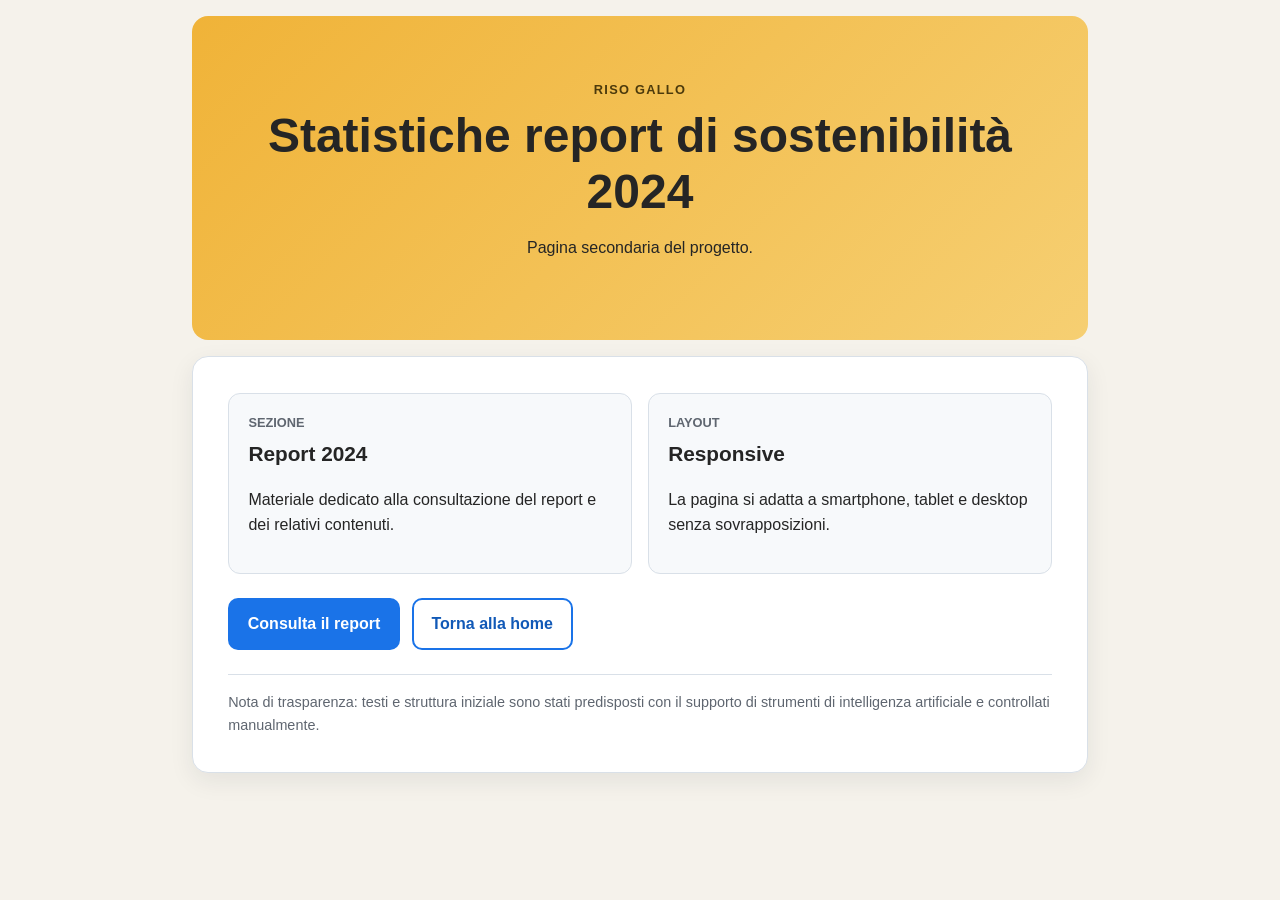
==== p2.html @ bba007a8 "Add files via upload" ====
<!DOCTYPE html>
<html lang="it">
<head>
    <meta charset="UTF-8">
    <meta name="viewport" content="width=device-width, initial-scale=1.0">
    <meta name="description" content="Statistiche e materiali del report di sostenibilità 2024.">
    <meta name="generator" content="Progetto didattico realizzato con supporto di strumenti di IA e verificato manualmente.">
    <title>Statistiche — Report di sostenibilità 2024</title>
    <link rel="stylesheet" href="p2.css">
</head>
<body>
    <main class="stats-page">
        <header class="stats-header">
            <p class="eyebrow">Riso Gallo</p>
            <h1>Statistiche report di sostenibilità 2024</h1>
            <p>Pagina secondaria del progetto.</p>
        </header>

        <section class="stats-card">
            <div class="stats-grid">
                <article>
                    <span class="stats-label">Sezione</span>
                    <strong>Report 2024</strong>
                    <p>Materiale dedicato alla consultazione del report e dei relativi contenuti.</p>
                </article>
                <article>
                    <span class="stats-label">Layout</span>
                    <strong>Responsive</strong>
                    <p>La pagina si adatta a smartphone, tablet e desktop senza sovrapposizioni.</p>
                </article>
            </div>

            <div class="actions">
                <a class="button button--primary"
                   href="https://www.risogallo.it/ilrisochesostiene/documenti-e-certificazioni/"
                   target="_blank" rel="noopener noreferrer">
                    Consulta il report
                </a>
                <a class="button button--secondary" href="index.html">
                    Torna alla home
                </a>
            </div>

            <p class="transparency-note">Nota di trasparenza: testi e struttura iniziale sono stati predisposti con il supporto di strumenti di intelligenza artificiale e controllati manualmente.</p>
        </section>
    </main>
</body>
</html>
---- p2.css ----
/* RISO GALLO - p2.css
 * Pagina secondaria con layout Grid e Flexbox responsive.
 */

*,
*::before,
*::after {
    box-sizing: border-box;
}

:root {
    --bg: #f5f2eb;
    --surface: #ffffff;
    --surface-soft: #f7f9fb;
    --text: #252525;
    --muted: #5f6670;
    --accent: #1a73e8;
    --accent-dark: #1159b7;
    --gold: #f0b338;
    --border: #d9e0e8;
    --shadow: 0 8px 24px rgba(20, 35, 50, 0.08);
}

html {
    scroll-behavior: smooth;
}

body {
    min-width: 20rem;
    margin: 0;
    padding: 1rem;
    background: var(--bg);
    color: var(--text);
    font-family: Arial, Helvetica, sans-serif;
    line-height: 1.6;
}

a:focus-visible {
    outline: 3px solid #f3a712;
    outline-offset: 3px;
}

.stats-page {
    display: grid;
    gap: 1rem;
    width: min(100%, 56rem);
    margin: 0 auto;
}

.stats-header {
    padding: clamp(2rem, 6vw, 4rem);
    border-radius: 1rem;
    background: linear-gradient(135deg, var(--gold), #f6cf72);
    text-align: center;
}

.stats-header h1 {
    margin: 0;
    font-size: clamp(1.8rem, 5vw, 3rem);
    line-height: 1.15;
}

.eyebrow {
    margin: 0 0 0.5rem;
    color: #4c3a0c;
    font-size: 0.8rem;
    font-weight: 800;
    letter-spacing: 0.1em;
    text-transform: uppercase;
}

.stats-card {
    padding: clamp(1.2rem, 4vw, 2.2rem);
    border: 1px solid var(--border);
    border-radius: 1rem;
    background: var(--surface);
    box-shadow: var(--shadow);
}

.stats-grid {
    display: grid;
    grid-template-columns: repeat(2, minmax(0, 1fr));
    gap: 1rem;
}

.stats-grid article {
    min-width: 0;
    padding: 1.2rem;
    border: 1px solid var(--border);
    border-radius: 0.75rem;
    background: var(--surface-soft);
}

.stats-grid strong,
.stats-label {
    display: block;
}

.stats-label {
    color: var(--muted);
    font-size: 0.8rem;
    font-weight: 700;
    text-transform: uppercase;
}

.stats-grid strong {
    margin: 0.25rem 0;
    font-size: 1.3rem;
}

.actions {
    display: flex;
    flex-wrap: wrap;
    gap: 0.75rem;
    margin-top: 1.5rem;
}

.button {
    display: inline-flex;
    align-items: center;
    justify-content: center;
    min-height: 2.75rem;
    padding: 0.7rem 1.1rem;
    border: 2px solid transparent;
    border-radius: 0.625rem;
    font-weight: 700;
    text-decoration: none;
}

.button--primary {
    background: var(--accent);
    color: #ffffff;
}

.button--secondary {
    border-color: var(--accent);
    background: #ffffff;
    color: var(--accent-dark);
}

.transparency-note {
    margin: 1.5rem 0 0;
    padding-top: 1rem;
    border-top: 1px solid var(--border);
    color: var(--muted);
    font-size: 0.9rem;
}

@media (max-width: 40.625rem) {
    body {
        padding: 0.5rem;
    }

    .stats-grid {
        grid-template-columns: 1fr;
    }

    .actions {
        flex-direction: column;
    }

    .button {
        width: 100%;
    }
}
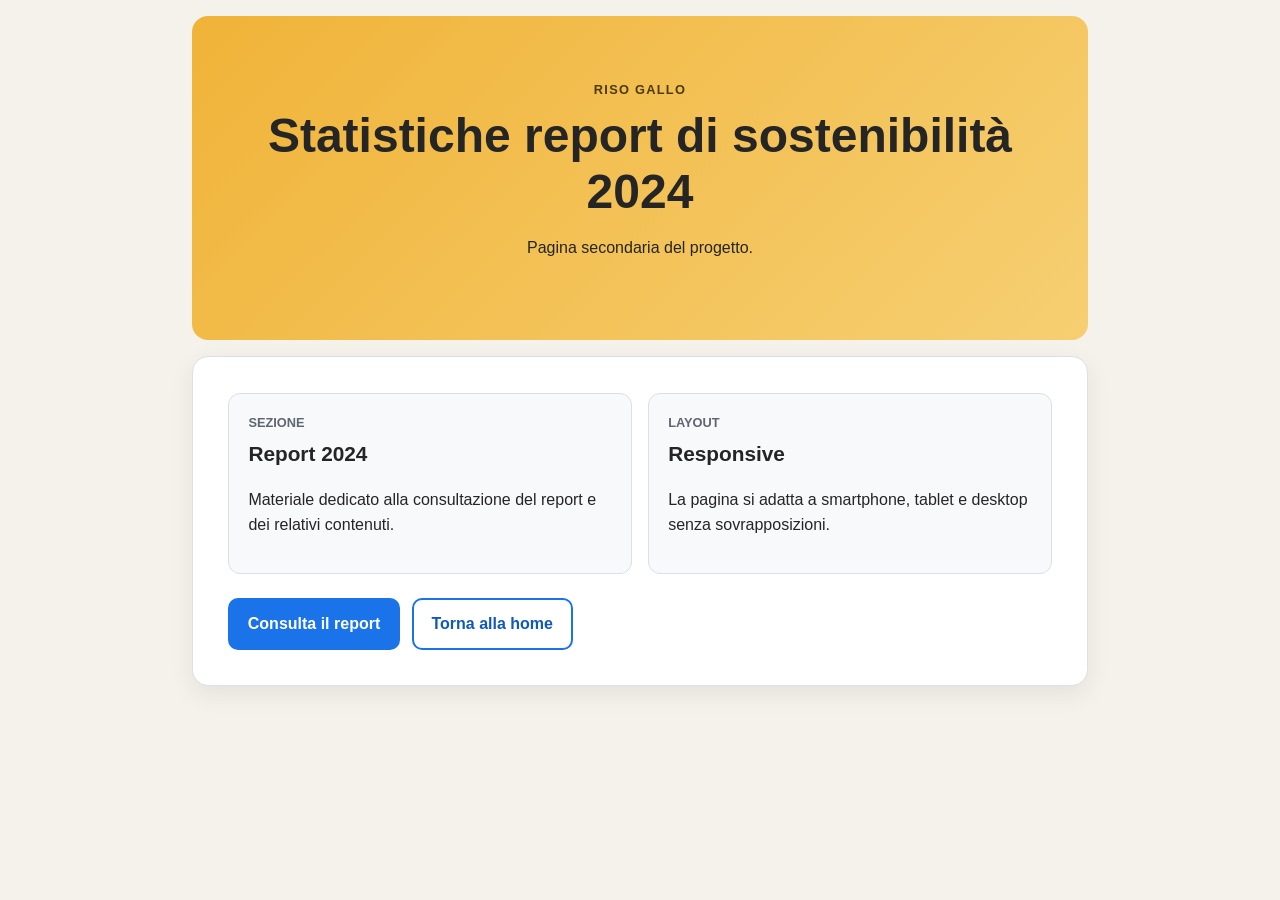
==== commit 12f63ab7: "p2.html" ====
--- a/p2.html
+++ b/p2.html
@@ -40,8 +40,6 @@
                     Torna alla home
                 </a>
             </div>
-
-            <p class="transparency-note">Nota di trasparenza: testi e struttura iniziale sono stati predisposti con il supporto di strumenti di intelligenza artificiale e controllati manualmente.</p>
         </section>
     </main>
 </body>
